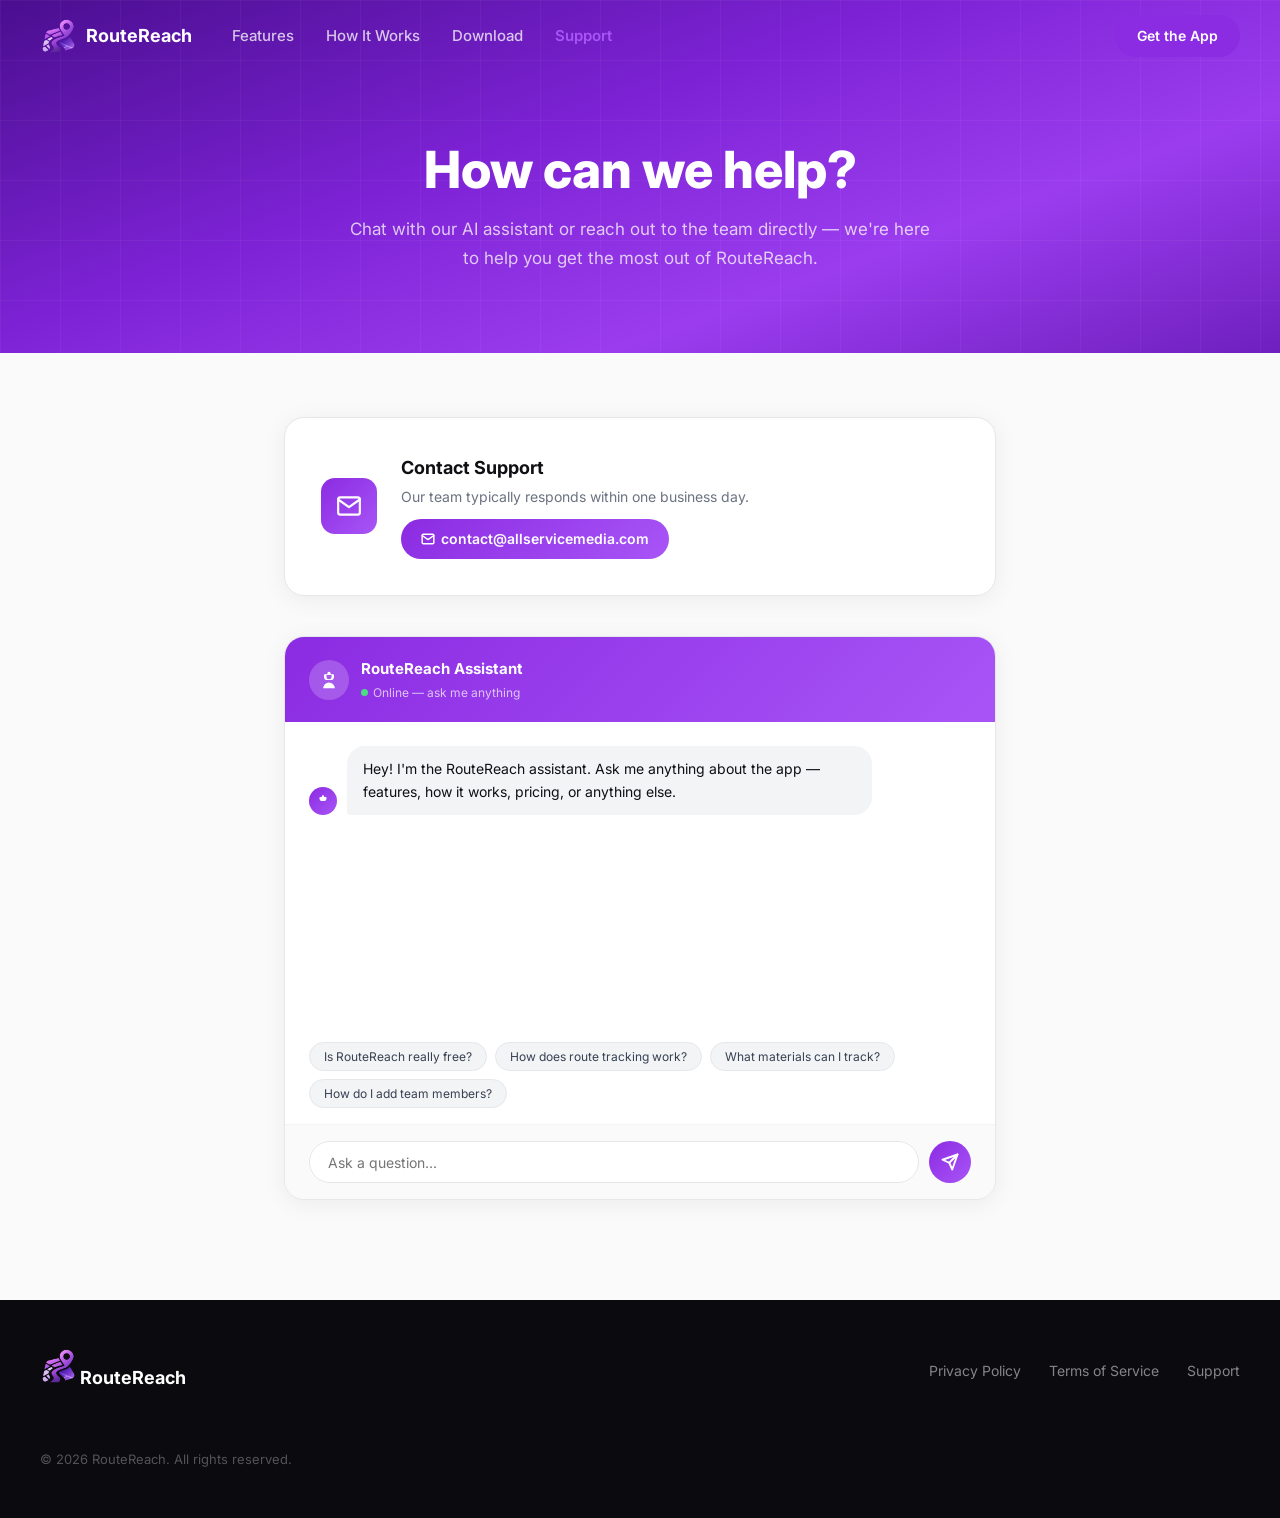
==== support.html @ e440b635 "Add support page with contact email and AI chat" ====
<!DOCTYPE html>
<html lang="en">
<head>
  <meta charset="UTF-8" />
  <meta name="viewport" content="width=device-width, initial-scale=1.0" />
  <title>Support — RouteReach</title>
  <link rel="preconnect" href="https://fonts.googleapis.com" />
  <link rel="preconnect" href="https://fonts.gstatic.com" crossorigin />
  <link href="https://fonts.googleapis.com/css2?family=Inter:wght@300;400;500;600;700;800;900&display=swap" rel="stylesheet" />
  <link rel="stylesheet" href="styles.css" />
  <style>
    html { overflow-x: hidden; }

    .support-hero {
      background: linear-gradient(160deg, #4a0e8f 0%, #7c22d4 40%, #9b3def 70%, #6e1fbe 100%);
      padding: 140px 24px 80px;
      text-align: center;
      position: relative;
      overflow: hidden;
    }
    .support-hero::before {
      content: '';
      position: absolute;
      inset: 0;
      background-image:
        linear-gradient(rgba(255,255,255,0.04) 1px, transparent 1px),
        linear-gradient(90deg, rgba(255,255,255,0.04) 1px, transparent 1px);
      background-size: 60px 60px;
    }
    .support-hero-inner {
      position: relative;
      z-index: 2;
      max-width: 600px;
      margin: 0 auto;
    }
    .support-hero h1 {
      font-size: clamp(2rem, 5vw, 3.2rem);
      font-weight: 800;
      color: #fff;
      margin-bottom: 16px;
      line-height: 1.15;
    }
    .support-hero p {
      font-size: 17px;
      color: rgba(255,255,255,0.75);
      line-height: 1.7;
    }

    .support-body {
      max-width: 760px;
      margin: 0 auto;
      padding: 64px 24px 100px;
      display: flex;
      flex-direction: column;
      gap: 40px;
    }

    /* Contact card */
    .contact-card {
      background: #fff;
      border: 1px solid #e5e7eb;
      border-radius: 20px;
      padding: 36px;
      display: flex;
      align-items: center;
      gap: 24px;
      box-shadow: 0 4px 24px rgba(0,0,0,0.06);
    }
    .contact-icon {
      width: 56px;
      height: 56px;
      border-radius: 14px;
      background: linear-gradient(135deg, #8B2BE2, #a855f7);
      display: flex;
      align-items: center;
      justify-content: center;
      flex-shrink: 0;
      color: #fff;
    }
    .contact-info h3 {
      font-size: 18px;
      font-weight: 700;
      color: #0f0f14;
      margin-bottom: 4px;
    }
    .contact-info p {
      font-size: 14px;
      color: #6b7280;
      margin-bottom: 10px;
    }
    .contact-info a {
      display: inline-flex;
      align-items: center;
      gap: 6px;
      background: linear-gradient(135deg, #8B2BE2, #a855f7);
      color: #fff;
      text-decoration: none;
      padding: 9px 20px;
      border-radius: 100px;
      font-size: 14px;
      font-weight: 600;
      transition: opacity 0.2s;
    }
    .contact-info a:hover { opacity: 0.85; }

    /* Chat card */
    .chat-card {
      background: #fff;
      border: 1px solid #e5e7eb;
      border-radius: 20px;
      box-shadow: 0 4px 24px rgba(0,0,0,0.06);
      overflow: hidden;
      display: flex;
      flex-direction: column;
    }
    .chat-header {
      background: linear-gradient(135deg, #8B2BE2, #a855f7);
      padding: 20px 24px;
      display: flex;
      align-items: center;
      gap: 12px;
    }
    .chat-avatar {
      width: 40px;
      height: 40px;
      border-radius: 50%;
      background: rgba(255,255,255,0.2);
      display: flex;
      align-items: center;
      justify-content: center;
      color: #fff;
      flex-shrink: 0;
    }
    .chat-header-text h3 {
      font-size: 15px;
      font-weight: 700;
      color: #fff;
      margin-bottom: 2px;
    }
    .chat-header-text p {
      font-size: 12px;
      color: rgba(255,255,255,0.7);
      display: flex;
      align-items: center;
      gap: 5px;
    }
    .online-dot {
      width: 7px;
      height: 7px;
      border-radius: 50%;
      background: #4ade80;
      display: inline-block;
    }

    .chat-messages {
      flex: 1;
      padding: 24px;
      display: flex;
      flex-direction: column;
      gap: 16px;
      min-height: 320px;
      max-height: 420px;
      overflow-y: auto;
    }
    .msg {
      display: flex;
      gap: 10px;
      align-items: flex-end;
      max-width: 85%;
    }
    .msg.user {
      align-self: flex-end;
      flex-direction: row-reverse;
    }
    .msg-bubble {
      padding: 12px 16px;
      border-radius: 18px;
      font-size: 14px;
      line-height: 1.6;
    }
    .msg.ai .msg-bubble {
      background: #f3f4f6;
      color: #0f0f14;
      border-bottom-left-radius: 4px;
    }
    .msg.user .msg-bubble {
      background: linear-gradient(135deg, #8B2BE2, #a855f7);
      color: #fff;
      border-bottom-right-radius: 4px;
    }
    .msg-icon {
      width: 28px;
      height: 28px;
      border-radius: 50%;
      flex-shrink: 0;
      display: flex;
      align-items: center;
      justify-content: center;
      font-size: 14px;
    }
    .msg.ai .msg-icon {
      background: linear-gradient(135deg, #8B2BE2, #a855f7);
      color: #fff;
    }
    .msg.user .msg-icon {
      background: #e5e7eb;
    }

    .typing-indicator {
      display: flex;
      gap: 4px;
      align-items: center;
      padding: 12px 16px;
    }
    .typing-dot {
      width: 7px;
      height: 7px;
      border-radius: 50%;
      background: #9ca3af;
      animation: typingBounce 1.2s ease-in-out infinite;
    }
    .typing-dot:nth-child(2) { animation-delay: 0.2s; }
    .typing-dot:nth-child(3) { animation-delay: 0.4s; }
    @keyframes typingBounce {
      0%, 60%, 100% { transform: translateY(0); }
      30% { transform: translateY(-6px); }
    }

    .chat-input-row {
      display: flex;
      gap: 10px;
      padding: 16px 24px;
      border-top: 1px solid #f3f4f6;
      background: #fafafa;
    }
    .chat-input {
      flex: 1;
      border: 1px solid #e5e7eb;
      border-radius: 100px;
      padding: 11px 18px;
      font-size: 14px;
      font-family: inherit;
      outline: none;
      background: #fff;
      color: #0f0f14;
      transition: border-color 0.2s;
    }
    .chat-input:focus { border-color: #8B2BE2; }
    .chat-send {
      width: 42px;
      height: 42px;
      border-radius: 50%;
      background: linear-gradient(135deg, #8B2BE2, #a855f7);
      border: none;
      cursor: pointer;
      display: flex;
      align-items: center;
      justify-content: center;
      color: #fff;
      flex-shrink: 0;
      transition: opacity 0.2s, transform 0.2s;
    }
    .chat-send:hover { opacity: 0.85; transform: scale(1.05); }
    .chat-send:disabled { opacity: 0.4; cursor: not-allowed; transform: none; }

    .chat-suggestions {
      padding: 0 24px 16px;
      display: flex;
      flex-wrap: wrap;
      gap: 8px;
    }
    .suggestion-btn {
      background: #f3f4f6;
      border: 1px solid #e5e7eb;
      border-radius: 100px;
      padding: 6px 14px;
      font-size: 12px;
      font-family: inherit;
      color: #374151;
      cursor: pointer;
      transition: background 0.2s, border-color 0.2s;
    }
    .suggestion-btn:hover {
      background: #ede9fe;
      border-color: #8B2BE2;
      color: #8B2BE2;
    }

    @media (max-width: 600px) {
      .contact-card { flex-direction: column; align-items: flex-start; }
      .chat-messages { min-height: 260px; }
    }
  </style>
</head>
<body>

  <!-- NAV -->
  <nav class="nav" id="nav">
    <div class="nav-inner">
      <div class="nav-logo">
        <img src="RouteReachLOGO.png" alt="RouteReach" class="logo-img" />
        <span class="logo-text">RouteReach</span>
      </div>
      <div class="nav-links">
        <a href="index.html#features">Features</a>
        <a href="index.html#how-it-works">How It Works</a>
        <a href="index.html#download">Download</a>
        <a href="support.html" style="color: var(--purple-light); font-weight: 600;">Support</a>
      </div>
      <div class="nav-cta">
        <a href="index.html#download" class="btn-nav">Get the App</a>
      </div>
    </div>
  </nav>

  <!-- HERO -->
  <div class="support-hero">
    <div class="support-hero-inner">
      <h1>How can we help?</h1>
      <p>Chat with our AI assistant or reach out to the team directly — we're here to help you get the most out of RouteReach.</p>
    </div>
  </div>

  <!-- BODY -->
  <div class="support-body">

    <!-- Contact card -->
    <div class="contact-card">
      <div class="contact-icon">
        <svg width="26" height="26" viewBox="0 0 24 24" fill="none" stroke="currentColor" stroke-width="2" stroke-linecap="round" stroke-linejoin="round">
          <path d="M4 4h16c1.1 0 2 .9 2 2v12c0 1.1-.9 2-2 2H4c-1.1 0-2-.9-2-2V6c0-1.1.9-2 2-2z"/>
          <polyline points="22,6 12,13 2,6"/>
        </svg>
      </div>
      <div class="contact-info">
        <h3>Contact Support</h3>
        <p>Our team typically responds within one business day.</p>
        <a href="mailto:contact@allservicemedia.com">
          <svg width="14" height="14" viewBox="0 0 24 24" fill="none" stroke="currentColor" stroke-width="2.5" stroke-linecap="round" stroke-linejoin="round"><path d="M4 4h16c1.1 0 2 .9 2 2v12c0 1.1-.9 2-2 2H4c-1.1 0-2-.9-2-2V6c0-1.1.9-2 2-2z"/><polyline points="22,6 12,13 2,6"/></svg>
          contact@allservicemedia.com
        </a>
      </div>
    </div>

    <!-- AI Chat card -->
    <div class="chat-card">
      <div class="chat-header">
        <div class="chat-avatar">
          <svg width="20" height="20" viewBox="0 0 24 24" fill="currentColor"><path d="M12 2a2 2 0 012 2v1h3a1 1 0 011 1v2a4 4 0 01-4 4H10a4 4 0 01-4-4V6a1 1 0 011-1h3V4a2 2 0 012-2zM9 6v2a3 3 0 003 3 3 3 0 003-3V6H9zm3 9a7 7 0 00-7 7h14a7 7 0 00-7-7z"/></svg>
        </div>
        <div class="chat-header-text">
          <h3>RouteReach Assistant</h3>
          <p><span class="online-dot"></span> Online — ask me anything</p>
        </div>
      </div>

      <div class="chat-messages" id="chatMessages">
        <div class="msg ai">
          <div class="msg-icon">
            <svg width="14" height="14" viewBox="0 0 24 24" fill="currentColor"><path d="M12 2a2 2 0 012 2v1h3a1 1 0 011 1v2a4 4 0 01-4 4H10a4 4 0 01-4-4V6a1 1 0 011-1h3V4a2 2 0 012-2z"/></svg>
          </div>
          <div class="msg-bubble">
            Hey! I'm the RouteReach assistant. Ask me anything about the app — features, how it works, pricing, or anything else.
          </div>
        </div>
      </div>

      <div class="chat-suggestions" id="chatSuggestions">
        <button class="suggestion-btn" onclick="sendSuggestion(this)">Is RouteReach really free?</button>
        <button class="suggestion-btn" onclick="sendSuggestion(this)">How does route tracking work?</button>
        <button class="suggestion-btn" onclick="sendSuggestion(this)">What materials can I track?</button>
        <button class="suggestion-btn" onclick="sendSuggestion(this)">How do I add team members?</button>
      </div>

      <div class="chat-input-row">
        <input
          class="chat-input"
          id="chatInput"
          type="text"
          placeholder="Ask a question..."
          autocomplete="off"
        />
        <button class="chat-send" id="chatSend" aria-label="Send">
          <svg width="18" height="18" viewBox="0 0 24 24" fill="none" stroke="currentColor" stroke-width="2.5" stroke-linecap="round" stroke-linejoin="round">
            <line x1="22" y1="2" x2="11" y2="13"/>
            <polygon points="22 2 15 22 11 13 2 9 22 2"/>
          </svg>
        </button>
      </div>
    </div>

  </div>

  <!-- FOOTER -->
  <footer class="footer">
    <div class="footer-inner">
      <div class="footer-logo">
        <img src="RouteReachLOGO.png" alt="RouteReach" class="logo-img" />
        <span class="logo-text">RouteReach</span>
      </div>
      <div class="footer-links">
        <a href="privacy.html">Privacy Policy</a>
        <a href="terms.html">Terms of Service</a>
        <a href="support.html">Support</a>
      </div>
      <div class="footer-copy">© 2026 RouteReach. All rights reserved.</div>
    </div>
  </footer>

  <script src="script.js"></script>
  <script>
    const messagesEl = document.getElementById('chatMessages');
    const inputEl = document.getElementById('chatInput');
    const sendBtn = document.getElementById('chatSend');
    const suggestionsEl = document.getElementById('chatSuggestions');

    let history = [];

    function scrollToBottom() {
      messagesEl.scrollTop = messagesEl.scrollHeight;
    }

    function appendMessage(role, text) {
      const isUser = role === 'user';
      const div = document.createElement('div');
      div.className = 'msg ' + (isUser ? 'user' : 'ai');

      const icon = document.createElement('div');
      icon.className = 'msg-icon';
      icon.textContent = isUser ? '👤' : '🤖';

      const bubble = document.createElement('div');
      bubble.className = 'msg-bubble';
      bubble.textContent = text;

      div.appendChild(icon);
      div.appendChild(bubble);
      messagesEl.appendChild(div);
      scrollToBottom();
    }

    function showTyping() {
      const div = document.createElement('div');
      div.className = 'msg ai';
      div.id = 'typingIndicator';

      const icon = document.createElement('div');
      icon.className = 'msg-icon';
      icon.textContent = '🤖';

      const bubble = document.createElement('div');
      bubble.className = 'msg-bubble typing-indicator';
      bubble.innerHTML = '<div class="typing-dot"></div><div class="typing-dot"></div><div class="typing-dot"></div>';

      div.appendChild(icon);
      div.appendChild(bubble);
      messagesEl.appendChild(div);
      scrollToBottom();
    }

    function hideTyping() {
      const el = document.getElementById('typingIndicator');
      if (el) el.remove();
    }

    async function sendMessage(text) {
      if (!text.trim()) return;

      suggestionsEl.style.display = 'none';
      appendMessage('user', text);
      history.push({ role: 'user', content: text });

      inputEl.value = '';
      sendBtn.disabled = true;
      showTyping();

      try {
        const res = await fetch('/api/chat', {
          method: 'POST',
          headers: { 'Content-Type': 'application/json' },
          body: JSON.stringify({ messages: history }),
        });
        const data = await res.json();
        hideTyping();

        const reply = data.reply || "Sorry, I couldn't get a response. Please email contact@allservicemedia.com for help.";
        appendMessage('ai', reply);
        history.push({ role: 'assistant', content: reply });
      } catch {
        hideTyping();
        appendMessage('ai', "Something went wrong. Please email contact@allservicemedia.com for help.");
      }

      sendBtn.disabled = false;
      inputEl.focus();
    }

    function sendSuggestion(btn) {
      sendMessage(btn.textContent);
    }

    sendBtn.addEventListener('click', () => sendMessage(inputEl.value));
    inputEl.addEventListener('keydown', (e) => {
      if (e.key === 'Enter' && !e.shiftKey) {
        e.preventDefault();
        sendMessage(inputEl.value);
      }
    });
  </script>
</body>
</html>
---- styles.css ----
/* ============================================================
   ROUTEREACH — STYLES
   ============================================================ */

html {
  overflow-x: hidden;
}

*, *::before, *::after {
  box-sizing: border-box;
  margin: 0;
  padding: 0;
}

:root {
  --purple: #8B2BE2;
  --purple-light: #a855f7;
  --purple-dark: #6d1fc4;
  --purple-pale: #f3e8ff;
  --bg: #fafafa;
  --bg-dark: #0a0a0f;
  --text: #0f0f14;
  --text-muted: #6b7280;
  --white: #ffffff;
  --border: rgba(139, 43, 226, 0.15);
  --card-shadow: 0 4px 24px rgba(0,0,0,0.06);
  --card-shadow-hover: 0 12px 40px rgba(139,43,226,0.15);
  --radius: 20px;
  --radius-sm: 12px;
}

html {
  scroll-behavior: smooth;
}

body {
  font-family: 'Inter', -apple-system, BlinkMacSystemFont, sans-serif;
  background: var(--bg);
  color: var(--text);
  overflow-x: hidden;
  line-height: 1.6;
}

/* ============================================================
   NAV
   ============================================================ */
.nav {
  position: fixed;
  top: 0;
  left: 0;
  right: 0;
  z-index: 100;
  padding: 0 24px;
  height: 72px;
  display: flex;
  align-items: center;
  transition: background 0.3s, backdrop-filter 0.3s, box-shadow 0.3s;
}

.nav.scrolled {
  background: rgba(255,255,255,0.85);
  backdrop-filter: blur(20px);
  -webkit-backdrop-filter: blur(20px);
  box-shadow: 0 1px 0 rgba(0,0,0,0.08);
}

.nav.scrolled .logo-text {
  color: var(--text);
}

.nav.scrolled .nav-links a {
  color: var(--text-muted);
}

.nav.scrolled .nav-links a:hover {
  color: var(--purple);
}

.nav-inner {
  max-width: 1200px;
  width: 100%;
  margin: 0 auto;
  display: flex;
  align-items: center;
  gap: 40px;
}

.nav-logo {
  display: flex;
  align-items: center;
  gap: 10px;
  text-decoration: none;
}

.logo-img {
  width: 36px;
  height: 36px;
  object-fit: contain;
  border-radius: 8px;
}

.logo-text {
  font-weight: 700;
  font-size: 18px;
  color: white;
  transition: color 0.3s;
}


.nav-links {
  display: flex;
  gap: 32px;
}

.nav-links a {
  text-decoration: none;
  font-size: 15px;
  font-weight: 500;
  color: rgba(255,255,255,0.75);
  transition: color 0.3s;
}

.nav-links a:hover {
  color: var(--purple);
}


.nav-cta {
  margin-left: auto;
}

.btn-nav {
  display: inline-flex;
  align-items: center;
  padding: 10px 22px;
  border-radius: 100px;
  background: var(--purple);
  color: white;
  font-size: 14px;
  font-weight: 600;
  text-decoration: none;
  transition: transform 0.2s, box-shadow 0.2s;
}

.btn-nav:hover {
  transform: translateY(-1px);
  box-shadow: 0 6px 20px rgba(139,43,226,0.35);
}

/* ============================================================
   HERO
   ============================================================ */
.hero {
  min-height: 100vh;
  background: linear-gradient(160deg, #4a0e8f 0%, #7c22d4 40%, #9b3def 70%, #6e1fbe 100%);
  display: flex;
  align-items: center;
  position: relative;
  overflow: hidden;
  padding: 120px 24px 80px;
}

.hero-bg {
  position: absolute;
  inset: 0;
  pointer-events: none;
  z-index: 1;
}

.orb {
  position: absolute;
  border-radius: 50%;
  filter: blur(80px);
  opacity: 0.4;
}

.orb-1 {
  width: 600px;
  height: 600px;
  background: radial-gradient(circle, #c084fc, transparent);
  top: -200px;
  right: -100px;
  animation: orbFloat 8s ease-in-out infinite;
}

.orb-2 {
  width: 400px;
  height: 400px;
  background: radial-gradient(circle, #4f46e5, transparent);
  bottom: -100px;
  left: -100px;
  animation: orbFloat 10s ease-in-out infinite reverse;
}

.orb-3 {
  width: 300px;
  height: 300px;
  background: radial-gradient(circle, #ec4899, transparent);
  top: 50%;
  left: 40%;
  animation: orbFloat 12s ease-in-out infinite;
}

.orb-4 {
  width: 500px;
  height: 500px;
  background: radial-gradient(circle, #8B2BE2, transparent);
  top: -100px;
  right: -200px;
  animation: orbFloat 9s ease-in-out infinite;
}

.orb-5 {
  width: 400px;
  height: 400px;
  background: radial-gradient(circle, #6d1fc4, transparent);
  bottom: -100px;
  left: -150px;
  animation: orbFloat 11s ease-in-out infinite reverse;
}

.orb-6 {
  width: 500px;
  height: 500px;
  background: radial-gradient(circle, #c084fc, transparent);
  top: -150px;
  left: -150px;
  animation: orbFloat 8s ease-in-out infinite;
}

.orb-7 {
  width: 400px;
  height: 400px;
  background: radial-gradient(circle, #4f46e5, transparent);
  bottom: -100px;
  right: -100px;
  animation: orbFloat 12s ease-in-out infinite reverse;
}

@keyframes orbFloat {
  0%, 100% { transform: translate(0, 0) scale(1); }
  33% { transform: translate(20px, -30px) scale(1.05); }
  66% { transform: translate(-15px, 20px) scale(0.97); }
}

.grid-overlay {
  position: absolute;
  inset: 0;
  background-image:
    linear-gradient(rgba(255,255,255,0.04) 1px, transparent 1px),
    linear-gradient(90deg, rgba(255,255,255,0.04) 1px, transparent 1px);
  background-size: 60px 60px;
}

.hero-content {
  max-width: 1200px;
  width: 100%;
  margin: 0 auto;
  display: grid;
  grid-template-columns: 1fr auto;
  gap: 60px;
  align-items: center;
  position: relative;
  z-index: 2;
}

.hero-left {
  display: flex;
  flex-direction: column;
}

.hero-badge {
  display: inline-flex;
  align-items: center;
  gap: 8px;
  background: rgba(255,255,255,0.12);
  border: 1px solid rgba(255,255,255,0.2);
  backdrop-filter: blur(10px);
  border-radius: 100px;
  padding: 8px 16px;
  font-size: 13px;
  font-weight: 500;
  color: rgba(255,255,255,0.9);
  margin-bottom: 24px;
  width: fit-content;
}

.badge-dot {
  width: 8px;
  height: 8px;
  background: #4ade80;
  border-radius: 50%;
  animation: pulse 2s ease-in-out infinite;
}

@keyframes pulse {
  0%, 100% { box-shadow: 0 0 0 0 rgba(74,222,128,0.4); }
  50% { box-shadow: 0 0 0 6px rgba(74,222,128,0); }
}

.hero-title {
  font-size: clamp(42px, 5vw, 72px);
  font-weight: 900;
  line-height: 1.05;
  color: white;
  letter-spacing: -2px;
  margin-bottom: 20px;
}

.gradient-text {
  background: linear-gradient(135deg, #fff 0%, #e9d5ff 50%, #c084fc 100%);
  -webkit-background-clip: text;
  -webkit-text-fill-color: transparent;
  background-clip: text;
}

.hero-sub {
  font-size: 18px;
  color: rgba(255,255,255,0.75);
  max-width: 480px;
  line-height: 1.7;
  margin-bottom: 36px;
}

.hero-buttons {
  display: flex;
  gap: 14px;
  flex-wrap: wrap;
  margin-bottom: 48px;
}

.btn-primary {
  display: inline-flex;
  align-items: center;
  gap: 8px;
  padding: 14px 28px;
  border-radius: 100px;
  background: white;
  color: var(--purple);
  font-size: 15px;
  font-weight: 700;
  text-decoration: none;
  transition: transform 0.2s, box-shadow 0.2s;
}

.btn-primary:hover {
  transform: translateY(-2px);
  box-shadow: 0 8px 30px rgba(255,255,255,0.3);
}

.btn-secondary {
  display: inline-flex;
  align-items: center;
  gap: 8px;
  padding: 14px 28px;
  border-radius: 100px;
  background: rgba(255,255,255,0.12);
  border: 1px solid rgba(255,255,255,0.25);
  color: white;
  font-size: 15px;
  font-weight: 600;
  text-decoration: none;
  backdrop-filter: blur(10px);
  transition: transform 0.2s, background 0.2s;
}

.btn-secondary:hover {
  transform: translateY(-2px);
  background: rgba(255,255,255,0.2);
}

.hero-stats {
  display: flex;
  gap: 0;
  align-items: center;
}

.stat {
  display: flex;
  flex-direction: column;
  padding: 0 24px;
}

.stat:first-child {
  padding-left: 0;
}

.stat-num {
  font-size: 28px;
  font-weight: 800;
  color: white;
  letter-spacing: -1px;
}

.stat-label {
  font-size: 13px;
  color: rgba(255,255,255,0.6);
  margin-top: 2px;
}

.stat-divider {
  width: 1px;
  height: 40px;
  background: rgba(255,255,255,0.2);
}

/* Phone mockup */
.hero-phone {
  display: flex;
  justify-content: center;
  align-items: center;
  position: relative;
  padding-right: 40px;
}

.phone-frame {
  width: 300px;
  height: 620px;
  background: #1a1a2e;
  border-radius: 44px;
  border: 10px solid #2d2d4a;
  box-shadow:
    0 0 0 1px rgba(255,255,255,0.1),
    0 40px 80px rgba(0,0,0,0.4),
    inset 0 0 0 1px rgba(255,255,255,0.05);
  position: relative;
  overflow: hidden;
  animation: phoneFloat 6s ease-in-out infinite;
}

@keyframes phoneFloat {
  0%, 100% { transform: translateY(0px) rotate(-2deg); }
  50% { transform: translateY(-15px) rotate(-1deg); }
}

.phone-notch {
  position: absolute;
  top: 0;
  left: 50%;
  transform: translateX(-50%);
  width: 120px;
  height: 30px;
  background: #1a1a2e;
  border-bottom-left-radius: 20px;
  border-bottom-right-radius: 20px;
  z-index: 10;
}

.phone-screen {
  padding: 40px 16px 16px;
  height: 100%;
  overflow: hidden;
}

.phone-header {
  background: linear-gradient(160deg, #4a0e8f, #7c22d4);
  margin: -40px -16px 0;
  padding: 50px 16px 20px;
  border-bottom-left-radius: 24px;
  border-bottom-right-radius: 24px;
}

.phone-date {
  display: block;
  font-size: 11px;
  color: rgba(255,255,255,0.7);
  margin-bottom: 2px;
}

.phone-greeting {
  font-size: 17px;
  font-weight: 700;
  color: white;
}

.phone-cards {
  display: flex;
  gap: 6px;
  margin-top: 12px;
}

.phone-card {
  flex: 1;
  background: white;
  border-radius: 12px;
  padding: 10px 8px;
  text-align: center;
  box-shadow: 0 2px 10px rgba(0,0,0,0.1);
}

.phone-card-icon {
  font-size: 14px;
  color: var(--purple);
  margin-bottom: 4px;
  font-weight: 700;
}

.phone-card-value {
  font-size: 13px;
  font-weight: 800;
  color: #0f0f14;
}

.phone-card-label {
  font-size: 9px;
  color: #9ca3af;
  margin-top: 2px;
}

.phone-section-title {
  font-size: 15px;
  font-weight: 700;
  color: white;
  padding: 14px 0 8px;
}

.phone-campaign {
  display: flex;
  align-items: center;
  gap: 10px;
  padding: 12px 0;
  border-bottom: 1px solid rgba(255,255,255,0.08);
  color: white;
  font-size: 13px;
  font-weight: 500;
}

.phone-campaign-dot {
  width: 32px;
  height: 32px;
  border-radius: 50%;
  flex-shrink: 0;
}

.phone-campaign-dot.teal { background: #14b8a6; }
.phone-campaign-dot.green { background: #22c55e; }

.phone-campaign-sub {
  font-size: 11px;
  color: #14b8a6;
}

.phone-badge {
  margin-left: auto;
  padding: 3px 10px;
  border-radius: 100px;
  font-size: 11px;
  font-weight: 600;
}

.phone-badge.active {
  background: rgba(74,222,128,0.15);
  color: #4ade80;
  border: 1px solid rgba(74,222,128,0.3);
}

.phone-badge.pending {
  background: rgba(251,146,60,0.15);
  color: #fb923c;
  border: 1px solid rgba(251,146,60,0.3);
}

.phone-glow {
  position: absolute;
  width: 300px;
  height: 300px;
  background: radial-gradient(circle, rgba(168,85,247,0.4), transparent);
  bottom: -100px;
  left: 50%;
  transform: translateX(-50%);
  filter: blur(40px);
  pointer-events: none;
}


/* ============================================================
   SECTION SHARED
   ============================================================ */
section {
  padding: 100px 24px;
}

.section-header {
  text-align: center;
  max-width: 640px;
  margin: 0 auto 64px;
}

.section-badge {
  display: inline-flex;
  align-items: center;
  padding: 6px 16px;
  border-radius: 100px;
  background: var(--purple-pale);
  color: var(--purple);
  font-size: 13px;
  font-weight: 600;
  letter-spacing: 0.5px;
  text-transform: uppercase;
  margin-bottom: 16px;
}

.section-badge.light {
  background: rgba(255,255,255,0.15);
  color: rgba(255,255,255,0.9);
  border: 1px solid rgba(255,255,255,0.2);
}

.section-header h2 {
  font-size: clamp(28px, 3.5vw, 44px);
  font-weight: 800;
  letter-spacing: -1.5px;
  line-height: 1.15;
  margin-bottom: 16px;
  color: var(--text);
}

.section-header p {
  font-size: 17px;
  color: var(--text-muted);
  line-height: 1.7;
}

/* ============================================================
   FEATURES
   ============================================================ */
.features {
  background: var(--bg);
  padding-top: 80px;
}

.features-grid {
  max-width: 1100px;
  margin: 0 auto;
  display: grid;
  grid-template-columns: repeat(4, 1fr);
  grid-template-rows: auto auto;
  gap: 20px;
}

.feature-card {
  background: white;
  border: 1px solid rgba(0,0,0,0.06);
  border-radius: var(--radius);
  padding: 32px;
  box-shadow: var(--card-shadow);
  transition: transform 0.3s, box-shadow 0.3s;
  position: relative;
  overflow: hidden;
}

.feature-card:hover {
  transform: translateY(-4px);
  box-shadow: var(--card-shadow-hover);
}

.feature-card.card-large {
  grid-column: span 2;
}

.feature-icon-wrap {
  width: 52px;
  height: 52px;
  border-radius: 14px;
  display: flex;
  align-items: center;
  justify-content: center;
  margin-bottom: 20px;
}

.feature-icon-wrap.purple { background: #f3e8ff; color: #8B2BE2; }
.feature-icon-wrap.blue   { background: #e0f2fe; color: #0284c7; }
.feature-icon-wrap.green  { background: #dcfce7; color: #16a34a; }
.feature-icon-wrap.orange { background: #fff7ed; color: #ea580c; }
.feature-icon-wrap.pink   { background: #fce7f3; color: #db2777; }

.feature-card h3 {
  font-size: 19px;
  font-weight: 700;
  margin-bottom: 10px;
  letter-spacing: -0.5px;
}

.feature-card p {
  font-size: 15px;
  color: var(--text-muted);
  line-height: 1.65;
}

/* Map visual */
.feature-visual {
  margin-top: 24px;
  border-radius: 12px;
  overflow: hidden;
  height: 120px;
  position: relative;
}

/* ── Live Map Animation ── */
.live-map {
  margin-top: 24px;
  border-radius: 14px;
  overflow: hidden;
  height: 160px;
  position: relative;
  background: #2d4a2d;
}

/* Satellite land blocks */
.sat-block {
  position: absolute;
  border-radius: 3px;
}
.sb-1 { background: #3a5c3a; top:0;   left:0;   width:22%; height:38%; }
.sb-2 { background: #2e4e2e; top:0;   left:22%; width:38%; height:38%; }
.sb-3 { background: #3d5c35; top:0;   left:60%; width:40%; height:38%; }
.sb-4 { background: #324e32; top:38%; left:0;   width:22%; height:30%; }
.sb-5 { background: #2a452a; top:38%; left:22%; width:38%; height:30%; }
.sb-6 { background: #3a5530; top:38%; left:60%; width:40%; height:30%; }
.sb-7 { background: #304830; top:68%; left:0;   width:60%; height:32%; }
.sb-8 { background: #374f2e; top:68%; left:60%; width:40%; height:32%; }

/* Streets */
.sat-street {
  position: absolute;
  background: #4a4035;
  border: 1px solid #5a4e40;
}
.sat-h { left:0; right:0; height:9px; transform: translateY(-50%); }
.sat-v { top:0; bottom:0; width:9px;  transform: translateX(-50%); }

/* Street name labels */
.sat-label {
  position: absolute;
  font-size: 8px;
  font-weight: 700;
  color: rgba(255,255,255,0.55);
  letter-spacing: 0.3px;
  pointer-events: none;
  z-index: 2;
}

/* Active street the employee is walking */
.active-street {
  position: absolute;
  top: calc(38% - 4px);
  left: 10%;
  width: 78%;
  height: 9px;
  background: #5a5040;
  border-radius: 2px;
  overflow: hidden;
  z-index: 3;
}

/* Green fill that grows left→right as employee walks */
.street-complete-fill {
  position: absolute;
  top: 0; left: 0; bottom: 0;
  width: 0%;
  background: linear-gradient(90deg, #16a34a, #22c55e);
  border-radius: 2px;
  animation: streetFill 5s ease-in-out infinite;
}

@keyframes streetFill {
  0%   { width: 0%; opacity: 1; }
  70%  { width: 100%; opacity: 1; }
  85%  { width: 100%; opacity: 1; }
  95%  { width: 100%; opacity: 0; }
  100% { width: 0%;   opacity: 0; }
}

/* Employee avatar that walks */
.emp-walker {
  position: absolute;
  top: calc(38% - 14px);
  left: 10%;
  z-index: 6;
  animation: walkerMove 5s ease-in-out infinite;
}

@keyframes walkerMove {
  0%   { left: 10%; }
  70%  { left: 84%; }
  85%  { left: 84%; }
  95%  { left: 84%; }
  100% { left: 10%; }
}

.walker-avatar {
  width: 22px;
  height: 22px;
  border-radius: 50%;
  background: var(--purple);
  border: 2px solid white;
  display: flex;
  align-items: center;
  justify-content: center;
  box-shadow: 0 2px 8px rgba(0,0,0,0.4);
  position: relative;
  z-index: 2;
}

.walker-pulse {
  position: absolute;
  inset: -5px;
  border-radius: 50%;
  background: rgba(139,43,226,0.35);
  animation: walkerPulse 1.4s ease-out infinite;
  z-index: 1;
}

@keyframes walkerPulse {
  0%   { transform: scale(1);   opacity: 0.5; }
  100% { transform: scale(2.2); opacity: 0; }
}

/* GPS accuracy ring — follows the walker */
.gps-ring {
  position: absolute;
  top: calc(38% - 20px);
  left: 10%;
  width: 34px;
  height: 34px;
  border-radius: 50%;
  border: 1.5px solid rgba(139,43,226,0.4);
  z-index: 5;
  animation: walkerMove 5s ease-in-out infinite, gpsRingPulse 2s ease-in-out infinite;
  pointer-events: none;
}

@keyframes gpsRingPulse {
  0%, 100% { opacity: 0.5; transform: scale(1); }
  50%       { opacity: 0.2; transform: scale(1.3); }
}

/* "Complete" badge that fades in when walker finishes */
.complete-badge {
  position: absolute;
  top: calc(38% - 28px);
  right: 12%;
  background: #16a34a;
  color: white;
  font-size: 10px;
  font-weight: 700;
  padding: 4px 9px;
  border-radius: 100px;
  display: flex;
  align-items: center;
  gap: 4px;
  opacity: 0;
  transform: translateY(4px);
  z-index: 8;
  box-shadow: 0 2px 8px rgba(22,163,74,0.5);
  animation: badgeAppear 5s ease-in-out infinite;
}

@keyframes badgeAppear {
  0%   { opacity: 0; transform: translateY(4px); }
  68%  { opacity: 0; transform: translateY(4px); }
  78%  { opacity: 1; transform: translateY(0); }
  88%  { opacity: 1; transform: translateY(0); }
  96%  { opacity: 0; transform: translateY(-4px); }
  100% { opacity: 0; transform: translateY(4px); }
}

/* Mini name overlay bottom-left */
.map-stat-overlay {
  position: absolute;
  bottom: 8px;
  left: 10px;
  z-index: 9;
}

.map-stat-row {
  display: flex;
  align-items: center;
  gap: 5px;
  background: rgba(0,0,0,0.55);
  backdrop-filter: blur(4px);
  border-radius: 100px;
  padding: 3px 8px;
}

.map-stat-dot {
  width: 6px;
  height: 6px;
  border-radius: 50%;
  background: #4ade80;
  animation: pulse 2s ease-in-out infinite;
}

.map-stat-text {
  font-size: 9px;
  font-weight: 600;
  color: rgba(255,255,255,0.9);
  white-space: nowrap;
}

/* ── Click-map (Route Mapping card) ── */
.click-map {
  margin-top: 24px;
  border-radius: 14px;
  overflow: hidden;
  height: 160px;
  position: relative;
  /* Light Google-Maps-style road background */
  background: #e8e0d5;
}

/* SVG road network */
.road-svg {
  position: absolute;
  inset: 0;
  width: 100%;
  height: 100%;
  z-index: 2;
}

.cm-road {
  fill: none;
  stroke: #ffffff;
  stroke-width: 11;
  stroke-linecap: round;
  stroke-linejoin: round;
  transition: stroke 0.25s ease, filter 0.25s ease;
  cursor: pointer;
}

.cm-road.selected {
  stroke: #22c55e;
  filter: drop-shadow(0 0 5px rgba(34,197,94,0.7));
}

.road-label {
  font-family: 'Inter', sans-serif;
  font-size: 9px;
  font-weight: 600;
  fill: #9a8e82;
  letter-spacing: 0.2px;
}

/* Cursor */
.map-cursor {
  position: absolute;
  z-index: 10;
  pointer-events: none;
  transition: top 0.55s cubic-bezier(0.22,1,0.36,1),
              left 0.55s cubic-bezier(0.22,1,0.36,1);
  filter: drop-shadow(0 1px 3px rgba(0,0,0,0.35));
}

.cursor-ripple {
  position: absolute;
  top: 2px; left: 2px;
  width: 20px; height: 20px;
  border-radius: 50%;
  background: rgba(34,197,94,0.55);
  transform: scale(0);
  opacity: 0;
  pointer-events: none;
}

.cursor-ripple.firing {
  animation: rippleFire 0.45s ease-out forwards;
}

@keyframes rippleFire {
  0%   { transform: scale(0);   opacity: 0.8; }
  100% { transform: scale(4);   opacity: 0; }
}

/* House counter badge */
.house-counter {
  position: absolute;
  top: 10px; right: 10px;
  background: #1a1a2e;
  color: white;
  font-size: 11px;
  font-weight: 700;
  padding: 5px 10px;
  border-radius: 100px;
  display: flex;
  align-items: center;
  gap: 5px;
  z-index: 9;
  box-shadow: 0 2px 8px rgba(0,0,0,0.25);
}

.house-counter.bump {
  animation: counterBump 0.3s ease-out;
}

@keyframes counterBump {
  0%   { transform: scale(1); }
  50%  { transform: scale(1.18); }
  100% { transform: scale(1); }
}

/* Toast notification */
.house-toast {
  position: absolute;
  top: 38px; right: 10px;
  background: #16a34a;
  color: white;
  font-size: 10px;
  font-weight: 700;
  padding: 4px 10px;
  border-radius: 100px;
  z-index: 9;
  opacity: 0;
  pointer-events: none;
  box-shadow: 0 2px 8px rgba(22,163,74,0.45);
}

.house-toast.show {
  animation: toastPop 1.8s ease forwards;
}

@keyframes toastPop {
  0%   { opacity: 0; transform: translateY(5px); }
  15%  { opacity: 1; transform: translateY(0); }
  70%  { opacity: 1; transform: translateY(0); }
  100% { opacity: 0; transform: translateY(-5px); }
}

/* ── Campaign Demo (Campaign Management card) ── */
.camp-demo {
  position: relative;
  display: flex;
  flex-direction: column;
  gap: 10px;
  background: #f5f3ff;
  border-radius: 14px;
  padding: 14px;
  margin-top: 20px;
  overflow: hidden;
}

/* Tab row */
.camp-tabs {
  display: flex;
  gap: 4px;
  min-width: 0;
}

.camp-tab {
  display: flex;
  align-items: center;
  gap: 5px;
  padding: 6px 10px;
  border-radius: 8px;
  font-size: 11px;
  font-weight: 600;
  color: #6b7280;
  background: transparent;
  cursor: pointer;
  transition: background 0.2s, color 0.2s, box-shadow 0.2s;
  white-space: nowrap;
  flex: 1;
  min-width: 0;
  overflow: hidden;
  text-overflow: ellipsis;
}

.camp-tab.selected {
  background: white;
  color: #1e1b2e;
  box-shadow: 0 2px 8px rgba(139,92,246,0.12);
}

.camp-tab-dot {
  width: 7px;
  height: 7px;
  border-radius: 50%;
  flex-shrink: 0;
}

/* Detail body */
.camp-body {
  display: flex;
  flex-direction: column;
  gap: 10px;
}

.camp-body-header {
  display: flex;
  align-items: baseline;
  gap: 10px;
}

.camp-body-name {
  font-size: 16px;
  font-weight: 700;
  color: #1e1b2e;
}

.camp-body-type {
  font-size: 11px;
  color: #9ca3af;
  font-weight: 500;
}

/* Stats row — 3 equal columns */
.camp-stats-row {
  display: grid;
  grid-template-columns: 1fr 1fr 1fr;
  gap: 8px;
}

.camp-stat-box {
  background: white;
  border-radius: 10px;
  padding: 10px 14px;
  box-shadow: 0 1px 4px rgba(0,0,0,0.06);
}

.camp-highlight-box {
  background: linear-gradient(135deg, #8b5cf6, #7c3aed);
}

.camp-stat-lbl {
  font-size: 9px;
  font-weight: 700;
  color: #9ca3af;
  text-transform: uppercase;
  letter-spacing: 0.07em;
  margin-bottom: 4px;
  white-space: nowrap;
}

.camp-highlight-box .camp-stat-lbl {
  color: rgba(255,255,255,0.75);
}

.camp-stat-val {
  font-size: 18px;
  font-weight: 700;
  color: #1e1b2e;
}

.camp-highlight-val {
  font-size: 22px;
  font-weight: 800;
  color: white;
}

.camp-stat-val.updating {
  animation: campStatIn 0.28s ease forwards;
}

@keyframes campStatIn {
  0%   { opacity: 0; transform: translateY(5px); }
  100% { opacity: 1; transform: translateY(0); }
}

/* Campaign cursor */
.camp-cursor {
  position: absolute;
  pointer-events: none;
  z-index: 10;
  top: 12%;
  left: 5%;
  transition: top 0.5s cubic-bezier(0.22,1,0.36,1), left 0.5s cubic-bezier(0.22,1,0.36,1);
}

.camp-ripple {
  position: absolute;
  top: -5px;
  left: -5px;
  width: 26px;
  height: 26px;
  border-radius: 50%;
  border: 2px solid #8b5cf6;
  opacity: 0;
  transform: scale(0);
}

.camp-ripple.firing {
  animation: campRippleFire 0.55s ease-out forwards;
}

@keyframes campRippleFire {
  0%   { opacity: 0.9; transform: scale(0); }
  100% { opacity: 0;   transform: scale(2.8); }
}

/* Chart visual */
.chart-visual {
  background: linear-gradient(135deg, #fce7f3 0%, #fdf2ff 100%);
  display: flex;
  align-items: flex-end;
  gap: 8px;
  padding: 16px;
}

.chart-bar {
  flex: 1;
  background: linear-gradient(to top, #db2777, #f472b6);
  border-radius: 6px 6px 0 0;
  opacity: 0.7;
  transition: opacity 0.2s;
}

.chart-bar.active {
  opacity: 1;
  background: linear-gradient(to top, var(--purple), var(--purple-light));
}

/* ============================================================
   HOW IT WORKS
   ============================================================ */
.how-it-works {
  background: linear-gradient(160deg, #4a0e8f 0%, #7c22d4 60%, #9b3def 100%);
  position: relative;
  overflow: hidden;
}

.hiw-bg {
  position: absolute;
  inset: 0;
  pointer-events: none;
}

.how-it-works .section-header h2,
.how-it-works .section-header p {
  color: white;
}

.how-it-works .section-header p {
  color: rgba(255,255,255,0.7);
}

.steps-grid {
  max-width: 1000px;
  margin: 0 auto;
  display: grid;
  grid-template-columns: repeat(4, 1fr);
  gap: 20px;
  position: relative;
  z-index: 1;
}

.step-card {
  background: rgba(255,255,255,0.08);
  border: 1px solid rgba(255,255,255,0.15);
  border-radius: 20px;
  padding: 32px 24px;
  backdrop-filter: blur(10px);
  transition: transform 0.3s, background 0.3s;
}

.step-card:hover {
  transform: translateY(-4px);
  background: rgba(255,255,255,0.13);
}

.step-num-badge {
  display: inline-flex;
  align-items: center;
  justify-content: center;
  width: 48px;
  height: 48px;
  border-radius: 14px;
  background: rgba(255,255,255,0.15);
  border: 1px solid rgba(255,255,255,0.25);
  font-size: 20px;
  font-weight: 900;
  color: white;
  margin-bottom: 20px;
  letter-spacing: -1px;
}

.step-card h3 {
  font-size: 18px;
  font-weight: 700;
  color: white;
  margin-bottom: 10px;
  letter-spacing: -0.4px;
  line-height: 1.3;
}

.step-card p {
  font-size: 14px;
  color: rgba(255,255,255,0.65);
  line-height: 1.65;
}

/* ============================================================
   MAP SHOWCASE
   ============================================================ */
.map-showcase {
  position: relative;
  overflow: hidden;
  padding: 100px 24px;
  background: #1a0040;
}

/* Gradient cycle — purple → pink → soft white-pink */
.map-grad-layer {
  position: absolute;
  inset: 0;
  opacity: 0;
  animation: mapGradCycle 28s ease-in-out infinite;
}

.map-grad-1 {
  background: linear-gradient(135deg, #2d0066 0%, #7c22d4 45%, #c026d3 100%);
  opacity: 1;
  animation-name: mapGradFirst;
}
.map-grad-2 {
  background: linear-gradient(135deg, #6d1fc4 0%, #db2777 55%, #f472b6 100%);
  animation-delay: 7s;
}
.map-grad-3 {
  background: linear-gradient(135deg, #be185d 0%, #9333ea 40%, #e879f9 80%, #fce7f3 100%);
  animation-delay: 14s;
}
.map-grad-4 {
  background: linear-gradient(135deg, #7c3aed 0%, #ec4899 40%, #fdf4ff 100%);
  animation-delay: 21s;
}

@keyframes mapGradFirst {
  0%   { opacity: 1; }
  25%  { opacity: 1; }
  32%  { opacity: 0; }
  93%  { opacity: 0; }
  100% { opacity: 1; }
}
@keyframes mapGradCycle {
  0%   { opacity: 0; }
  7%   { opacity: 1; }
  25%  { opacity: 1; }
  32%  { opacity: 0; }
  100% { opacity: 0; }
}

.map-showcase-inner {
  max-width: 1200px;
  margin: 0 auto;
  display: grid;
  grid-template-columns: 1fr 1.4fr;
  gap: 64px;
  align-items: center;
  position: relative;
  z-index: 2;
}

/* --- Copy side --- */
.map-copy {
  color: white;
}

.map-copy .section-badge {
  margin-bottom: 20px;
}

.map-copy h2 {
  font-size: clamp(28px, 3.5vw, 44px);
  font-weight: 800;
  letter-spacing: -1.5px;
  line-height: 1.15;
  margin-bottom: 16px;
  color: white;
}

.map-copy p {
  font-size: 17px;
  color: rgba(255,255,255,0.72);
  line-height: 1.7;
  margin-bottom: 36px;
}

.map-bullets {
  display: flex;
  flex-direction: column;
  gap: 16px;
}

.map-bullet {
  display: flex;
  align-items: center;
  gap: 14px;
  font-size: 15px;
  color: rgba(255,255,255,0.85);
  font-weight: 500;
}

.bullet-icon {
  width: 32px;
  height: 32px;
  border-radius: 10px;
  display: flex;
  align-items: center;
  justify-content: center;
  flex-shrink: 0;
}

.green-icon  { background: rgba(74,222,128,0.18); color: #4ade80; }
.blue-icon   { background: rgba(56,189,248,0.18); color: #38bdf8; }
.purple-icon { background: rgba(192,132,252,0.18); color: #c084fc; }
.pink-icon   { background: rgba(244,114,182,0.18); color: #f472b6; }

/* --- Map UI --- */
.map-ui-wrap {
  background: rgba(255,255,255,0.06);
  border: 1px solid rgba(255,255,255,0.14);
  border-radius: 24px;
  overflow: hidden;
  backdrop-filter: blur(16px);
  box-shadow: 0 32px 80px rgba(0,0,0,0.4), 0 0 0 1px rgba(255,255,255,0.08);
}

.map-ui-topbar {
  display: flex;
  align-items: center;
  justify-content: space-between;
  padding: 14px 18px;
  background: rgba(255,255,255,0.06);
  border-bottom: 1px solid rgba(255,255,255,0.1);
}

.map-ui-title {
  display: flex;
  align-items: center;
  gap: 8px;
  font-size: 13px;
  font-weight: 700;
  color: white;
  letter-spacing: -0.2px;
}

.live-dot {
  width: 8px;
  height: 8px;
  background: #4ade80;
  border-radius: 50%;
  animation: pulse 2s ease-in-out infinite;
}

.map-ui-meta {
  display: flex;
  gap: 8px;
}

.map-meta-chip {
  padding: 3px 10px;
  border-radius: 100px;
  font-size: 11px;
  font-weight: 600;
  background: rgba(255,255,255,0.1);
  color: rgba(255,255,255,0.8);
  border: 1px solid rgba(255,255,255,0.15);
}

.map-meta-chip.covered {
  background: rgba(74,222,128,0.15);
  color: #4ade80;
  border-color: rgba(74,222,128,0.3);
}

/* --- Map body --- */
.map-body {
  position: relative;
  height: 360px;
  background:
    linear-gradient(rgba(255,255,255,0.02) 1px, transparent 1px),
    linear-gradient(90deg, rgba(255,255,255,0.02) 1px, transparent 1px),
    #0f0820;
  background-size: 40px 40px;
  overflow: hidden;
}

/* Streets */
.street {
  position: absolute;
  background: rgba(255,255,255,0.1);
}
.h-street { left: 0; right: 0; height: 2px; }
.v-street { top: 0; bottom: 0; width: 2px; }

/* Covered route overlays */
.route-overlay {
  position: absolute;
  border-radius: 4px;
  opacity: 0.22;
}
.route-teal  { background: #2dd4bf; }
.route-blue  { background: #38bdf8; }
.route-pink  { background: #f472b6; }
.route-green { background: #4ade80; }

/* Block fills — areas fully covered */
.block-fill {
  position: absolute;
  border-radius: 6px;
  opacity: 0.08;
}
.block-a { background: #2dd4bf; top: 18%;  left: 18%; width: 18%; height: 18%; }
.block-b { background: #38bdf8; top: 36%;  left: 36%; width: 18%; height: 18%; }
.block-c { background: #f472b6; top: 18%;  left: 36%; width: 18%; height: 18%; }

/* Door-hanger pins */
.dh-pin {
  position: absolute;
  width: 10px;
  height: 10px;
  border-radius: 50% 50% 50% 0;
  transform: rotate(-45deg) translate(-50%, -50%);
  cursor: pointer;
  transition: transform 0.2s;
}
.dh-pin::after {
  content: '';
  position: absolute;
  width: 4px;
  height: 4px;
  background: white;
  border-radius: 50%;
  top: 50%; left: 50%;
  transform: translate(-50%, -50%);
}
.dh-pin:hover { transform: rotate(-45deg) translate(-50%, -60%) scale(1.3); }

.pin-teal  { background: #2dd4bf; }
.pin-blue  { background: #38bdf8; }
.pin-pink  { background: #f472b6; }
.pin-green { background: #4ade80; }

/* Tooltip on hover */
.dh-pin::before {
  content: attr(data-label);
  position: absolute;
  bottom: calc(100% + 10px);
  left: 50%;
  transform: rotate(45deg) translateX(-50%);
  background: rgba(10,10,20,0.92);
  color: white;
  font-size: 11px;
  font-weight: 600;
  padding: 4px 8px;
  border-radius: 6px;
  white-space: nowrap;
  opacity: 0;
  pointer-events: none;
  transition: opacity 0.2s;
}
.dh-pin:hover::before { opacity: 1; }

/* Live employee dots */
.emp-dot {
  position: absolute;
  top: var(--ty);
  left: var(--tx);
  width: 14px;
  height: 14px;
  border-radius: 50%;
  border: 2px solid rgba(255,255,255,0.8);
  transform: translate(-50%, -50%);
  animation: empWalk 6s ease-in-out infinite;
}

.emp-teal  { background: #2dd4bf; animation-delay: 0s; }
.emp-blue  { background: #38bdf8; animation-delay: 1.5s; }
.emp-pink  { background: #f472b6; animation-delay: 3s; }
.emp-green { background: #4ade80; animation-delay: 4.5s; }

@keyframes empWalk {
  0%,100% { transform: translate(-50%,-50%); }
  25% { transform: translate(calc(-50% + 18px), calc(-50% - 6px)); }
  50% { transform: translate(calc(-50% + 36px), -50%); }
  75% { transform: translate(calc(-50% + 54px), calc(-50% + 6px)); }
}

.emp-pulse {
  position: absolute;
  inset: -4px;
  border-radius: 50%;
  background: inherit;
  opacity: 0.35;
  animation: empPulseRing 2s ease-out infinite;
}

@keyframes empPulseRing {
  0%   { transform: scale(1); opacity: 0.35; }
  100% { transform: scale(2.8); opacity: 0; }
}

/* Compass */
.map-compass {
  position: absolute;
  top: 12px;
  right: 14px;
  width: 28px;
  height: 28px;
  border-radius: 50%;
  background: rgba(255,255,255,0.1);
  border: 1px solid rgba(255,255,255,0.2);
  display: flex;
  align-items: center;
  justify-content: center;
  font-size: 11px;
  font-weight: 800;
  color: rgba(255,255,255,0.7);
}

/* Scale */
.map-scale {
  position: absolute;
  bottom: 10px;
  right: 14px;
  display: flex;
  align-items: center;
  gap: 6px;
  font-size: 10px;
  color: rgba(255,255,255,0.45);
  font-weight: 600;
}
.scale-bar {
  width: 40px;
  height: 2px;
  background: rgba(255,255,255,0.35);
  border-radius: 2px;
}

/* --- Employee list --- */
.map-employees {
  border-top: 1px solid rgba(255,255,255,0.1);
  display: grid;
  grid-template-columns: 1fr 1fr;
}

.emp-row {
  display: flex;
  align-items: center;
  gap: 10px;
  padding: 12px 16px;
  border-bottom: 1px solid rgba(255,255,255,0.06);
  transition: background 0.2s;
}
.emp-row:nth-child(odd) { border-right: 1px solid rgba(255,255,255,0.06); }
.emp-row:hover { background: rgba(255,255,255,0.05); }

.emp-avatar {
  width: 32px;
  height: 32px;
  border-radius: 50%;
  display: flex;
  align-items: center;
  justify-content: center;
  font-size: 13px;
  font-weight: 800;
  color: white;
  flex-shrink: 0;
}

.teal-bg  { background: #0d9488; }
.blue-bg  { background: #0284c7; }
.pink-bg  { background: #db2777; }
.green-bg { background: #16a34a; }

.emp-info {
  display: flex;
  flex-direction: column;
  flex: 1;
  min-width: 0;
}

.emp-name {
  font-size: 12px;
  font-weight: 700;
  color: white;
  white-space: nowrap;
  overflow: hidden;
  text-overflow: ellipsis;
}

.emp-status {
  font-size: 10px;
  color: #4ade80;
  font-weight: 500;
  margin-top: 1px;
  white-space: nowrap;
  overflow: hidden;
  text-overflow: ellipsis;
}

.emp-count {
  font-size: 15px;
  font-weight: 800;
  color: white;
  flex-shrink: 0;
}

.emp-count span {
  font-size: 9px;
  font-weight: 500;
  color: rgba(255,255,255,0.45);
  display: block;
  text-align: right;
  margin-top: -1px;
}

@media (max-width: 1024px) {
  .map-showcase-inner {
    grid-template-columns: 1fr;
    gap: 40px;
  }
}

@media (max-width: 600px) {
  .map-body { height: 260px; }
  .map-employees { grid-template-columns: 1fr; }
  .emp-row:nth-child(odd) { border-right: none; }
}

/* ============================================================
   MARKETING TYPES
   ============================================================ */
.types-section {
  background: var(--bg);
}

.types-grid {
  max-width: 900px;
  margin: 0 auto;
  display: grid;
  grid-template-columns: repeat(3, 1fr);
  gap: 20px;
}

.type-card {
  background: white;
  border: 1px solid rgba(0,0,0,0.06);
  border-radius: var(--radius);
  padding: 36px 28px;
  text-align: center;
  box-shadow: var(--card-shadow);
  transition: transform 0.3s, box-shadow 0.3s;
}

.type-card:hover {
  transform: translateY(-4px);
  box-shadow: var(--card-shadow-hover);
}

.type-emoji {
  font-size: 48px;
  margin-bottom: 16px;
  display: block;
}

.type-card h3 {
  font-size: 20px;
  font-weight: 700;
  margin-bottom: 10px;
  letter-spacing: -0.5px;
}

.type-card p {
  font-size: 15px;
  color: var(--text-muted);
  line-height: 1.65;
}

/* ============================================================
   TESTIMONIALS
   ============================================================ */
.social-proof {
  background: var(--bg);
  padding: 80px 0;
  overflow: hidden;
}

.social-proof .section-header {
  padding: 0 24px;
}

.testimonials-track {
  overflow: hidden;
  mask-image: linear-gradient(90deg, transparent, black 10%, black 90%, transparent);
  -webkit-mask-image: linear-gradient(90deg, transparent, black 10%, black 90%, transparent);
}

.testimonials-inner {
  display: flex;
  gap: 20px;
  animation: scrollLeft 30s linear infinite;
  width: max-content;
  padding: 10px 20px;
}

@keyframes scrollLeft {
  0% { transform: translateX(0); }
  100% { transform: translateX(-50%); }
}

.testimonials-inner:hover {
  animation-play-state: paused;
}

.testimonial {
  background: white;
  border: 1px solid rgba(0,0,0,0.06);
  border-radius: var(--radius);
  padding: 28px;
  width: 320px;
  flex-shrink: 0;
  box-shadow: var(--card-shadow);
}

.testimonial-stars {
  color: #f59e0b;
  font-size: 16px;
  margin-bottom: 14px;
  letter-spacing: 2px;
}

.testimonial p {
  font-size: 15px;
  color: var(--text);
  line-height: 1.65;
  margin-bottom: 20px;
}

.testimonial-author {
  display: flex;
  align-items: center;
  gap: 12px;
}

.author-avatar {
  width: 40px;
  height: 40px;
  border-radius: 50%;
  display: flex;
  align-items: center;
  justify-content: center;
  color: white;
  font-weight: 700;
  font-size: 16px;
  flex-shrink: 0;
}

.author-name {
  font-size: 14px;
  font-weight: 700;
  color: var(--text);
}

.author-role {
  font-size: 12px;
  color: var(--text-muted);
  margin-top: 2px;
}

/* ============================================================
   PRICING
   ============================================================ */
.pricing {
  background: linear-gradient(160deg, #3d0a7a 0%, #6d1fc4 50%, #8B2BE2 100%);
  position: relative;
  overflow: hidden;
}

.pricing-bg {
  position: absolute;
  inset: 0;
  pointer-events: none;
}

.pricing .section-header h2 {
  color: white;
}
.pricing .section-header p {
  color: rgba(255,255,255,0.7);
}

.pricing-cards {
  max-width: 960px;
  margin: 0 auto;
  display: grid;
  grid-template-columns: repeat(3, 1fr);
  gap: 20px;
  position: relative;
  z-index: 1;
}

.pricing-card {
  background: rgba(255,255,255,0.08);
  border: 1px solid rgba(255,255,255,0.15);
  border-radius: var(--radius);
  padding: 36px 28px;
  backdrop-filter: blur(20px);
  transition: transform 0.3s, box-shadow 0.3s;
  position: relative;
}

.pricing-card:hover {
  transform: translateY(-4px);
  box-shadow: 0 20px 60px rgba(0,0,0,0.3);
}

.pricing-card.featured {
  background: white;
  border-color: white;
  transform: scale(1.04);
}

.pricing-card.featured:hover {
  transform: scale(1.04) translateY(-4px);
}

.pricing-popular {
  display: inline-flex;
  padding: 4px 12px;
  border-radius: 100px;
  background: var(--purple);
  color: white;
  font-size: 12px;
  font-weight: 700;
  margin-bottom: 20px;
  letter-spacing: 0.3px;
}

.pricing-tier {
  font-size: 13px;
  font-weight: 600;
  color: rgba(255,255,255,0.6);
  text-transform: uppercase;
  letter-spacing: 1px;
  margin-bottom: 12px;
}

.pricing-card.featured .pricing-tier {
  color: var(--text-muted);
}

.pricing-price {
  display: flex;
  align-items: flex-start;
  gap: 4px;
  margin-bottom: 28px;
}

.price-dollar {
  font-size: 20px;
  font-weight: 700;
  color: white;
  margin-top: 8px;
}

.pricing-card.featured .price-dollar {
  color: var(--text);
}

.price-num {
  font-size: 56px;
  font-weight: 900;
  color: white;
  line-height: 1;
  letter-spacing: -3px;
}

.pricing-card.featured .price-num {
  color: var(--text);
}

.price-period {
  font-size: 16px;
  color: rgba(255,255,255,0.5);
  margin-top: 16px;
  font-weight: 500;
}

.pricing-card.featured .price-period {
  color: var(--text-muted);
}

.pricing-features {
  list-style: none;
  margin-bottom: 32px;
  display: flex;
  flex-direction: column;
  gap: 10px;
}

.pricing-features li {
  display: flex;
  align-items: center;
  gap: 10px;
  font-size: 14px;
  color: rgba(255,255,255,0.8);
}

.pricing-card.featured .pricing-features li {
  color: var(--text);
}

.check {
  color: #4ade80;
  font-size: 15px;
  font-weight: 700;
  flex-shrink: 0;
}

.mute {
  color: rgba(255,255,255,0.3);
  font-size: 15px;
  flex-shrink: 0;
}

.pricing-card.featured .mute {
  color: #d1d5db;
}

.btn-outline {
  display: block;
  text-align: center;
  padding: 14px 24px;
  border-radius: 100px;
  border: 1px solid rgba(255,255,255,0.3);
  color: white;
  font-size: 15px;
  font-weight: 600;
  text-decoration: none;
  transition: background 0.2s, transform 0.2s;
}

.btn-outline:hover {
  background: rgba(255,255,255,0.1);
  transform: translateY(-2px);
}

.pricing-card .btn-primary {
  display: block;
  text-align: center;
  background: var(--purple);
  color: white;
  transition: transform 0.2s, box-shadow 0.2s;
}

.pricing-card .btn-primary:hover {
  box-shadow: 0 6px 24px rgba(139,43,226,0.4);
}

/* ============================================================
   FREE FOREVER
   ============================================================ */
.free-section {
  background: linear-gradient(160deg, #3d0a7a 0%, #6d1fc4 50%, #8B2BE2 100%);
  position: relative;
  overflow: hidden;
  text-align: center;
}

.free-bg {
  position: absolute;
  inset: 0;
  pointer-events: none;
}

.free-inner {
  max-width: 640px;
  margin: 0 auto;
  position: relative;
  z-index: 1;
}

.free-tag {
  display: inline-flex;
  padding: 6px 16px;
  border-radius: 100px;
  background: rgba(255,255,255,0.15);
  border: 1px solid rgba(255,255,255,0.2);
  color: rgba(255,255,255,0.9);
  font-size: 13px;
  font-weight: 600;
  letter-spacing: 0.5px;
  text-transform: uppercase;
  margin-bottom: 24px;
}

.free-price-display {
  display: flex;
  align-items: flex-start;
  justify-content: center;
  gap: 4px;
  margin-bottom: 8px;
}

.free-dollar {
  font-size: 32px;
  font-weight: 800;
  color: rgba(255,255,255,0.7);
  margin-top: 16px;
}

.free-zero {
  font-size: 120px;
  font-weight: 900;
  color: white;
  line-height: 1;
  letter-spacing: -6px;
}

.free-headline {
  font-size: clamp(32px, 5vw, 52px);
  font-weight: 900;
  color: white;
  letter-spacing: -2px;
  margin-bottom: 16px;
}

.free-sub {
  font-size: 17px;
  color: rgba(255,255,255,0.75);
  line-height: 1.7;
  margin-bottom: 36px;
}

.free-perks {
  display: grid;
  grid-template-columns: 1fr 1fr;
  gap: 12px 32px;
  margin-bottom: 40px;
  text-align: left;
  max-width: 460px;
  margin-left: auto;
  margin-right: auto;
}

.free-perk {
  display: flex;
  align-items: center;
  gap: 10px;
  font-size: 15px;
  color: rgba(255,255,255,0.85);
  font-weight: 500;
}

.free-cta {
  background: white;
  color: var(--purple);
  font-size: 16px;
  padding: 16px 36px;
}

.free-cta:hover {
  box-shadow: 0 8px 30px rgba(255,255,255,0.25);
}

/* ============================================================
   DOWNLOAD CTA
   ============================================================ */
.download-cta {
  background: linear-gradient(160deg, #4a0e8f 0%, #7c22d4 50%, #9b3def 100%);
  text-align: center;
  position: relative;
  overflow: hidden;
}

.cta-bg {
  position: absolute;
  inset: 0;
  pointer-events: none;
}

.cta-content {
  position: relative;
  z-index: 1;
  max-width: 600px;
  margin: 0 auto;
}

.cta-content h2 {
  font-size: clamp(28px, 4vw, 48px);
  font-weight: 800;
  color: white;
  letter-spacing: -1.5px;
  margin-bottom: 16px;
  line-height: 1.15;
}

.cta-content p {
  font-size: 18px;
  color: rgba(255,255,255,0.75);
  margin-bottom: 40px;
}

.cta-buttons {
  display: flex;
  justify-content: center;
  gap: 16px;
  flex-wrap: wrap;
}

.btn-store {
  display: inline-flex;
  align-items: center;
  gap: 12px;
  padding: 14px 28px;
  border-radius: 14px;
  background: rgba(255,255,255,0.1);
  border: 1px solid rgba(255,255,255,0.2);
  color: white;
  text-decoration: none;
  backdrop-filter: blur(10px);
  transition: transform 0.2s, background 0.2s;
}

.btn-store:hover {
  background: rgba(255,255,255,0.18);
  transform: translateY(-2px);
}

.store-sub {
  font-size: 11px;
  opacity: 0.7;
  text-transform: uppercase;
  letter-spacing: 0.5px;
}

.store-name {
  font-size: 17px;
  font-weight: 700;
}

/* ============================================================
   FOOTER
   ============================================================ */
.footer {
  background: #0a0a0f;
  padding: 48px 24px;
}

.footer-inner {
  max-width: 1200px;
  margin: 0 auto;
  display: flex;
  align-items: center;
  gap: 40px;
  flex-wrap: wrap;
}

.footer .logo-text {
  color: white;
}

.footer-links {
  display: flex;
  gap: 28px;
  margin-left: auto;
  flex-wrap: wrap;
}

.footer-links a {
  text-decoration: none;
  font-size: 14px;
  color: rgba(255,255,255,0.5);
  transition: color 0.2s;
}

.footer-links a:hover {
  color: white;
}

.footer-copy {
  font-size: 13px;
  color: rgba(255,255,255,0.3);
  width: 100%;
  margin-top: 16px;
}

/* ============================================================
   SCROLL ANIMATIONS
   ============================================================ */
.reveal {
  opacity: 0;
  transform: translateY(30px);
  transition: opacity 0.7s cubic-bezier(0.22, 1, 0.36, 1),
              transform 0.7s cubic-bezier(0.22, 1, 0.36, 1);
}

.reveal.visible {
  opacity: 1;
  transform: translateY(0);
}

.reveal:nth-child(2) { transition-delay: 0.1s; }
.reveal:nth-child(3) { transition-delay: 0.15s; }
.reveal:nth-child(4) { transition-delay: 0.2s; }
.reveal:nth-child(5) { transition-delay: 0.25s; }

/* ============================================================
   RESPONSIVE
   ============================================================ */
@media (max-width: 1024px) {
  .hero-content {
    grid-template-columns: 1fr;
    text-align: center;
  }

  .hero-left {
    align-items: center;
    text-align: center;
  }

  .hero-buttons {
    justify-content: center;
    flex-wrap: wrap;
    width: 100%;
  }

  .btn-primary,
  .btn-secondary {
    flex: 1 1 140px;
    justify-content: center;
  }

  .hero-badge {
    align-self: center;
  }

  .hero-sub {
    max-width: 100%;
    font-size: 15px;
  }

  .hero-content .hero-phone {
    display: none;
  }

  .hero-stats {
    justify-content: center;
  }

  .features-grid {
    grid-template-columns: 1fr 1fr;
  }

  .feature-card.card-large {
    grid-column: span 2;
  }

  .steps-grid {
    grid-template-columns: 1fr 1fr;
  }
}

@media (max-width: 768px) {
  section {
    padding: 60px 20px;
  }

  .nav-links {
    display: none;
  }

  .features-grid {
    grid-template-columns: 1fr;
  }

  .feature-card.card-large {
    grid-column: span 1;
  }

  .types-grid {
    grid-template-columns: 1fr;
  }

  .pricing-cards {
    grid-template-columns: 1fr;
  }

  .pricing-card.featured {
    transform: none;
  }

  .pricing-card.featured:hover {
    transform: translateY(-4px);
  }

  .steps-grid {
    grid-template-columns: 1fr;
  }

  .free-perks {
    grid-template-columns: 1fr;
  }

  .footer-inner {
    flex-direction: column;
    align-items: flex-start;
    gap: 20px;
  }

  .footer-links {
    margin-left: 0;
  }
}
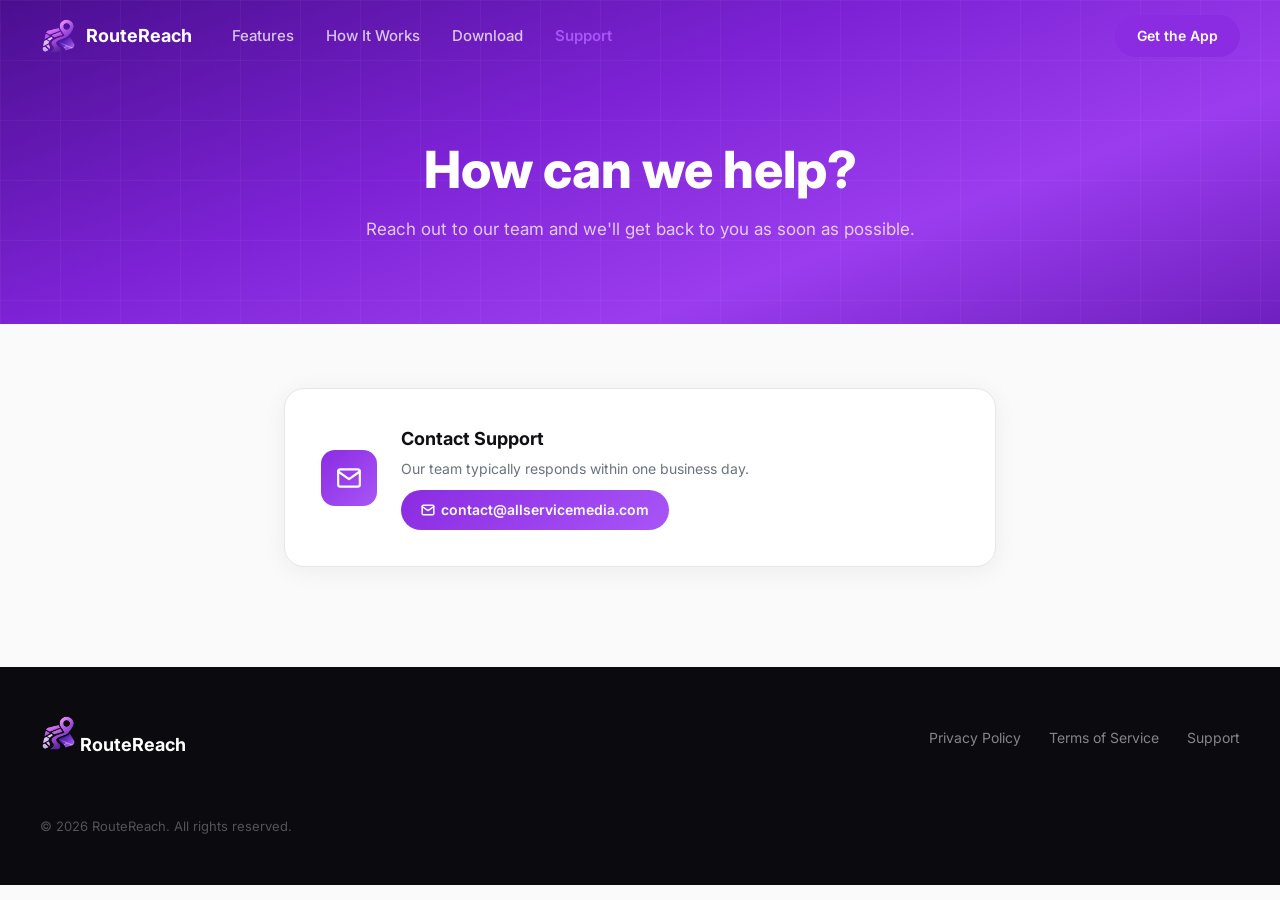
==== commit 42a66af1: "Remove AI chat, keep simple contact support page" ====
--- a/support.html
+++ b/support.html
@@ -50,12 +50,8 @@
       max-width: 760px;
       margin: 0 auto;
       padding: 64px 24px 100px;
-      display: flex;
-      flex-direction: column;
-      gap: 40px;
     }
 
-    /* Contact card */
     .contact-card {
       background: #fff;
       border: 1px solid #e5e7eb;
@@ -103,192 +99,8 @@
     }
     .contact-info a:hover { opacity: 0.85; }
 
-    /* Chat card */
-    .chat-card {
-      background: #fff;
-      border: 1px solid #e5e7eb;
-      border-radius: 20px;
-      box-shadow: 0 4px 24px rgba(0,0,0,0.06);
-      overflow: hidden;
-      display: flex;
-      flex-direction: column;
-    }
-    .chat-header {
-      background: linear-gradient(135deg, #8B2BE2, #a855f7);
-      padding: 20px 24px;
-      display: flex;
-      align-items: center;
-      gap: 12px;
-    }
-    .chat-avatar {
-      width: 40px;
-      height: 40px;
-      border-radius: 50%;
-      background: rgba(255,255,255,0.2);
-      display: flex;
-      align-items: center;
-      justify-content: center;
-      color: #fff;
-      flex-shrink: 0;
-    }
-    .chat-header-text h3 {
-      font-size: 15px;
-      font-weight: 700;
-      color: #fff;
-      margin-bottom: 2px;
-    }
-    .chat-header-text p {
-      font-size: 12px;
-      color: rgba(255,255,255,0.7);
-      display: flex;
-      align-items: center;
-      gap: 5px;
-    }
-    .online-dot {
-      width: 7px;
-      height: 7px;
-      border-radius: 50%;
-      background: #4ade80;
-      display: inline-block;
-    }
-
-    .chat-messages {
-      flex: 1;
-      padding: 24px;
-      display: flex;
-      flex-direction: column;
-      gap: 16px;
-      min-height: 320px;
-      max-height: 420px;
-      overflow-y: auto;
-    }
-    .msg {
-      display: flex;
-      gap: 10px;
-      align-items: flex-end;
-      max-width: 85%;
-    }
-    .msg.user {
-      align-self: flex-end;
-      flex-direction: row-reverse;
-    }
-    .msg-bubble {
-      padding: 12px 16px;
-      border-radius: 18px;
-      font-size: 14px;
-      line-height: 1.6;
-    }
-    .msg.ai .msg-bubble {
-      background: #f3f4f6;
-      color: #0f0f14;
-      border-bottom-left-radius: 4px;
-    }
-    .msg.user .msg-bubble {
-      background: linear-gradient(135deg, #8B2BE2, #a855f7);
-      color: #fff;
-      border-bottom-right-radius: 4px;
-    }
-    .msg-icon {
-      width: 28px;
-      height: 28px;
-      border-radius: 50%;
-      flex-shrink: 0;
-      display: flex;
-      align-items: center;
-      justify-content: center;
-      font-size: 14px;
-    }
-    .msg.ai .msg-icon {
-      background: linear-gradient(135deg, #8B2BE2, #a855f7);
-      color: #fff;
-    }
-    .msg.user .msg-icon {
-      background: #e5e7eb;
-    }
-
-    .typing-indicator {
-      display: flex;
-      gap: 4px;
-      align-items: center;
-      padding: 12px 16px;
-    }
-    .typing-dot {
-      width: 7px;
-      height: 7px;
-      border-radius: 50%;
-      background: #9ca3af;
-      animation: typingBounce 1.2s ease-in-out infinite;
-    }
-    .typing-dot:nth-child(2) { animation-delay: 0.2s; }
-    .typing-dot:nth-child(3) { animation-delay: 0.4s; }
-    @keyframes typingBounce {
-      0%, 60%, 100% { transform: translateY(0); }
-      30% { transform: translateY(-6px); }
-    }
-
-    .chat-input-row {
-      display: flex;
-      gap: 10px;
-      padding: 16px 24px;
-      border-top: 1px solid #f3f4f6;
-      background: #fafafa;
-    }
-    .chat-input {
-      flex: 1;
-      border: 1px solid #e5e7eb;
-      border-radius: 100px;
-      padding: 11px 18px;
-      font-size: 14px;
-      font-family: inherit;
-      outline: none;
-      background: #fff;
-      color: #0f0f14;
-      transition: border-color 0.2s;
-    }
-    .chat-input:focus { border-color: #8B2BE2; }
-    .chat-send {
-      width: 42px;
-      height: 42px;
-      border-radius: 50%;
-      background: linear-gradient(135deg, #8B2BE2, #a855f7);
-      border: none;
-      cursor: pointer;
-      display: flex;
-      align-items: center;
-      justify-content: center;
-      color: #fff;
-      flex-shrink: 0;
-      transition: opacity 0.2s, transform 0.2s;
-    }
-    .chat-send:hover { opacity: 0.85; transform: scale(1.05); }
-    .chat-send:disabled { opacity: 0.4; cursor: not-allowed; transform: none; }
-
-    .chat-suggestions {
-      padding: 0 24px 16px;
-      display: flex;
-      flex-wrap: wrap;
-      gap: 8px;
-    }
-    .suggestion-btn {
-      background: #f3f4f6;
-      border: 1px solid #e5e7eb;
-      border-radius: 100px;
-      padding: 6px 14px;
-      font-size: 12px;
-      font-family: inherit;
-      color: #374151;
-      cursor: pointer;
-      transition: background 0.2s, border-color 0.2s;
-    }
-    .suggestion-btn:hover {
-      background: #ede9fe;
-      border-color: #8B2BE2;
-      color: #8B2BE2;
-    }
-
     @media (max-width: 600px) {
       .contact-card { flex-direction: column; align-items: flex-start; }
-      .chat-messages { min-height: 260px; }
     }
   </style>
 </head>
@@ -317,14 +129,12 @@
   <div class="support-hero">
     <div class="support-hero-inner">
       <h1>How can we help?</h1>
-      <p>Chat with our AI assistant or reach out to the team directly — we're here to help you get the most out of RouteReach.</p>
+      <p>Reach out to our team and we'll get back to you as soon as possible.</p>
     </div>
   </div>
 
   <!-- BODY -->
   <div class="support-body">
-
-    <!-- Contact card -->
     <div class="contact-card">
       <div class="contact-icon">
         <svg width="26" height="26" viewBox="0 0 24 24" fill="none" stroke="currentColor" stroke-width="2" stroke-linecap="round" stroke-linejoin="round">
@@ -341,54 +151,6 @@
         </a>
       </div>
     </div>
-
-    <!-- AI Chat card -->
-    <div class="chat-card">
-      <div class="chat-header">
-        <div class="chat-avatar">
-          <svg width="20" height="20" viewBox="0 0 24 24" fill="currentColor"><path d="M12 2a2 2 0 012 2v1h3a1 1 0 011 1v2a4 4 0 01-4 4H10a4 4 0 01-4-4V6a1 1 0 011-1h3V4a2 2 0 012-2zM9 6v2a3 3 0 003 3 3 3 0 003-3V6H9zm3 9a7 7 0 00-7 7h14a7 7 0 00-7-7z"/></svg>
-        </div>
-        <div class="chat-header-text">
-          <h3>RouteReach Assistant</h3>
-          <p><span class="online-dot"></span> Online — ask me anything</p>
-        </div>
-      </div>
-
-      <div class="chat-messages" id="chatMessages">
-        <div class="msg ai">
-          <div class="msg-icon">
-            <svg width="14" height="14" viewBox="0 0 24 24" fill="currentColor"><path d="M12 2a2 2 0 012 2v1h3a1 1 0 011 1v2a4 4 0 01-4 4H10a4 4 0 01-4-4V6a1 1 0 011-1h3V4a2 2 0 012-2z"/></svg>
-          </div>
-          <div class="msg-bubble">
-            Hey! I'm the RouteReach assistant. Ask me anything about the app — features, how it works, pricing, or anything else.
-          </div>
-        </div>
-      </div>
-
-      <div class="chat-suggestions" id="chatSuggestions">
-        <button class="suggestion-btn" onclick="sendSuggestion(this)">Is RouteReach really free?</button>
-        <button class="suggestion-btn" onclick="sendSuggestion(this)">How does route tracking work?</button>
-        <button class="suggestion-btn" onclick="sendSuggestion(this)">What materials can I track?</button>
-        <button class="suggestion-btn" onclick="sendSuggestion(this)">How do I add team members?</button>
-      </div>
-
-      <div class="chat-input-row">
-        <input
-          class="chat-input"
-          id="chatInput"
-          type="text"
-          placeholder="Ask a question..."
-          autocomplete="off"
-        />
-        <button class="chat-send" id="chatSend" aria-label="Send">
-          <svg width="18" height="18" viewBox="0 0 24 24" fill="none" stroke="currentColor" stroke-width="2.5" stroke-linecap="round" stroke-linejoin="round">
-            <line x1="22" y1="2" x2="11" y2="13"/>
-            <polygon points="22 2 15 22 11 13 2 9 22 2"/>
-          </svg>
-        </button>
-      </div>
-    </div>
-
   </div>
 
   <!-- FOOTER -->
@@ -408,104 +170,5 @@
   </footer>
 
   <script src="script.js"></script>
-  <script>
-    const messagesEl = document.getElementById('chatMessages');
-    const inputEl = document.getElementById('chatInput');
-    const sendBtn = document.getElementById('chatSend');
-    const suggestionsEl = document.getElementById('chatSuggestions');
-
-    let history = [];
-
-    function scrollToBottom() {
-      messagesEl.scrollTop = messagesEl.scrollHeight;
-    }
-
-    function appendMessage(role, text) {
-      const isUser = role === 'user';
-      const div = document.createElement('div');
-      div.className = 'msg ' + (isUser ? 'user' : 'ai');
-
-      const icon = document.createElement('div');
-      icon.className = 'msg-icon';
-      icon.textContent = isUser ? '👤' : '🤖';
-
-      const bubble = document.createElement('div');
-      bubble.className = 'msg-bubble';
-      bubble.textContent = text;
-
-      div.appendChild(icon);
-      div.appendChild(bubble);
-      messagesEl.appendChild(div);
-      scrollToBottom();
-    }
-
-    function showTyping() {
-      const div = document.createElement('div');
-      div.className = 'msg ai';
-      div.id = 'typingIndicator';
-
-      const icon = document.createElement('div');
-      icon.className = 'msg-icon';
-      icon.textContent = '🤖';
-
-      const bubble = document.createElement('div');
-      bubble.className = 'msg-bubble typing-indicator';
-      bubble.innerHTML = '<div class="typing-dot"></div><div class="typing-dot"></div><div class="typing-dot"></div>';
-
-      div.appendChild(icon);
-      div.appendChild(bubble);
-      messagesEl.appendChild(div);
-      scrollToBottom();
-    }
-
-    function hideTyping() {
-      const el = document.getElementById('typingIndicator');
-      if (el) el.remove();
-    }
-
-    async function sendMessage(text) {
-      if (!text.trim()) return;
-
-      suggestionsEl.style.display = 'none';
-      appendMessage('user', text);
-      history.push({ role: 'user', content: text });
-
-      inputEl.value = '';
-      sendBtn.disabled = true;
-      showTyping();
-
-      try {
-        const res = await fetch('/api/chat', {
-          method: 'POST',
-          headers: { 'Content-Type': 'application/json' },
-          body: JSON.stringify({ messages: history }),
-        });
-        const data = await res.json();
-        hideTyping();
-
-        const reply = data.reply || "Sorry, I couldn't get a response. Please email contact@allservicemedia.com for help.";
-        appendMessage('ai', reply);
-        history.push({ role: 'assistant', content: reply });
-      } catch {
-        hideTyping();
-        appendMessage('ai', "Something went wrong. Please email contact@allservicemedia.com for help.");
-      }
-
-      sendBtn.disabled = false;
-      inputEl.focus();
-    }
-
-    function sendSuggestion(btn) {
-      sendMessage(btn.textContent);
-    }
-
-    sendBtn.addEventListener('click', () => sendMessage(inputEl.value));
-    inputEl.addEventListener('keydown', (e) => {
-      if (e.key === 'Enter' && !e.shiftKey) {
-        e.preventDefault();
-        sendMessage(inputEl.value);
-      }
-    });
-  </script>
 </body>
 </html>
